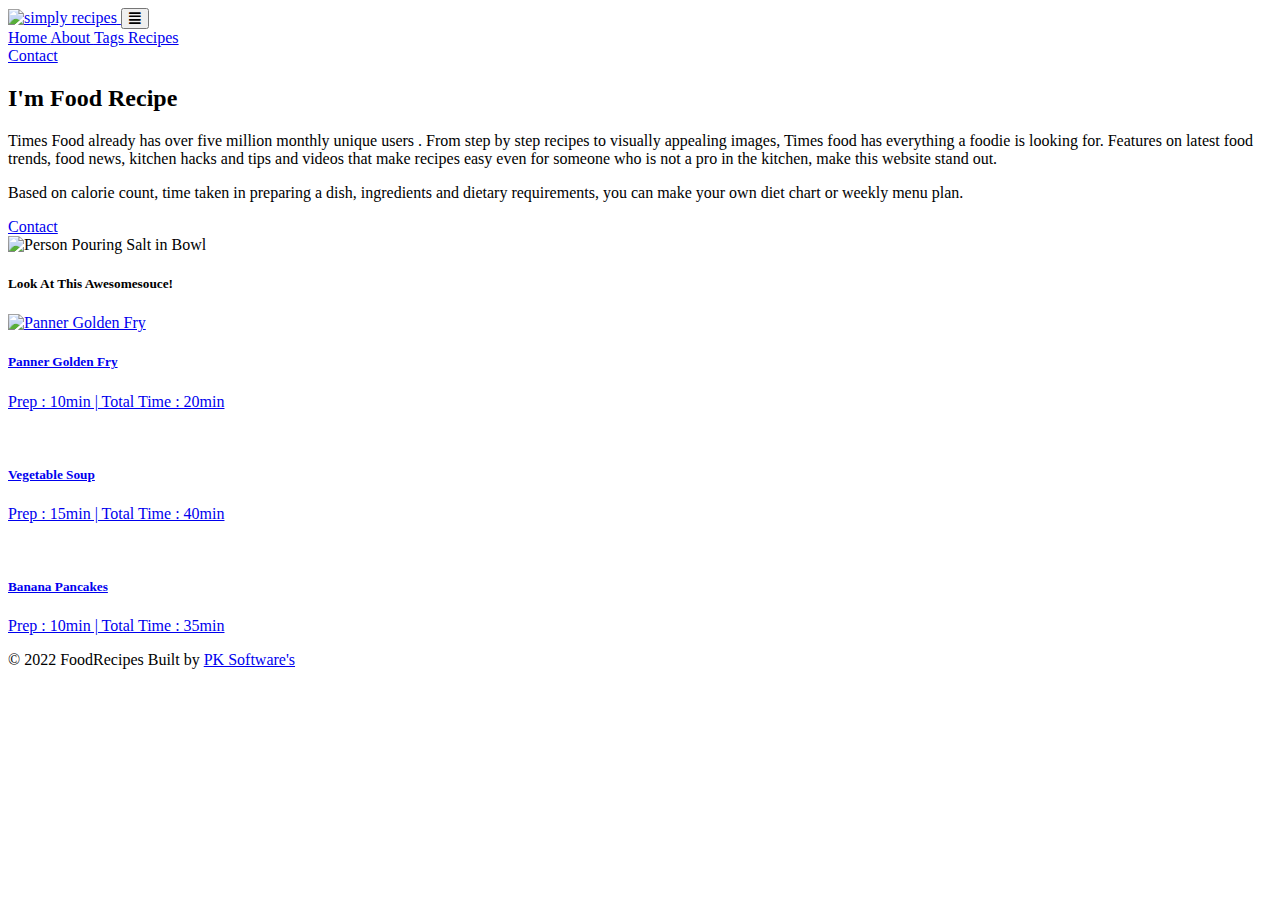
==== about.html @ fc5cb736 "Add files via upload" ====
<!DOCTYPE html>
<html lang="en">
  <head>
    <meta charset="UTF-8" />
    <meta http-equiv="X-UA-Compatible" content="IE=edge" />
    <meta name="viewport" content="width=device-width, initial-scale=1.0" />
    <title>About</title>
    <!-- favicon -->
    <link rel="shortcut icon" href="D:\FoodRecipe\assets\FR.png" type="image/x-icon" />
    <!-- normalize -->
    <link rel="stylesheet" href="./css/normalize.css" />
    <!-- font-awesome -->
    <link
      rel="stylesheet"
      href="https://cdnjs.cloudflare.com/ajax/libs/font-awesome/5.14.0/css/all.min.css"
    />
    <!-- main css -->
    <link rel="stylesheet" href="./css/main.css" />
  </head>
  <body>
    <!-- nav  -->
    <nav class="navbar">
      <div class="nav-center">
        <div class="nav-header">
          <a href="index.html" class="nav-logo">
            <img src="D:\FoodRecipe\assets\Logo.png" alt="simply recipes" height="100px"/>
          </a>
          <button class="nav-btn btn">
            <i class="fas fa-align-justify"></i>
          </button>
        </div>
        <div class="nav-links">
          <a href="index.html" class="nav-link">  Home </a>
          <a href="about.html" class="nav-link"> About </a>
          <a href="tags.html" class="nav-link"> Tags </a>
          <a href="recipes.html" class="nav-link"> Recipes </a>

          <div class="nav-link contact-link">
            <a href="contact.html" class="btn"> Contact </a>
          </div>
        </div>
      </div>
    </nav>
    <!-- end of nav -->
    <main class="page">
      <section class="about-page">
        <article>
          <h2>I'm Food Recipe </h2>
          <p>
           Times Food already has over five million monthly unique users . From step by step recipes to visually 
		   appealing images, Times food has everything a foodie is looking for. 
		   Features on latest food trends, food news, kitchen hacks and tips and videos that make recipes easy even for 
		   someone who is not a pro in the kitchen, make this website stand out. 
		   
          </p>
          <p>
            Based on calorie count, time taken in preparing a dish, ingredients and dietary requirements, 
		   you can make your own diet chart or weekly menu plan.
          </p>
          <a href="contact.html" class="btn"> Contact </a>
        </article>
        <!-- needs fixes -->
        <img
          src="./assets/about.jpeg"
          alt="Person Pouring Salt in Bowl"
          class="img about-img"
        />
      </section>
      <section class="featured-recipes">
        <h5 class="featured-title">Look At This Awesomesouce!</h5>
        <div class="recipes-list">
          <!-- single recipe -->
		  <a href="D:\FoodRecipe\paneer_gold_fry.html" class="recipe">
            <img
              src="D:\FoodRecipe\assets\recipes\paneer_golden_fry.jpg"
              class="img recipe-img"
              alt="Panner Golden Fry"
            />
            <h5>Panner Golden Fry</h5>
            <p>Prep : 10min | Total Time : 20min</p>
          </a>
          <!-- end of single recipe -->
		  
		  <!-- single recipe -->
          <a href="D:\FoodRecipe\Vegetable_sup.html" class="recipe">
            <img
              src="D:\FoodRecipe\assets\recipes\vegetable_soup.jpg"
              class="img recipe-img"
              alt=""
            />
            <h5>Vegetable Soup</h5>
            <p>Prep : 15min | Total Time : 40min</p>
          </a>
          <!-- end of single recipe -->
          <!-- single recipe -->
          <a href="single-recipe.html" class="recipe">
            <img
              src="./assets/recipes/recipe-4.jpeg"
              class="img recipe-img"
              alt=""
            />
            <h5>Banana Pancakes</h5>
            <p>Prep : 10min | Total Time : 35min</p>
          </a>
          <!-- end of single recipe -->
        </div>
      </section>
    </main>
    <!-- footer -->
    <footer class="page-footer">
      <p>
        &copy; <span >2022</span>
        <span class="footer-logo">FoodRecipes</span> Built by
        <a href="#">PK Software's</a>
      </p>
    </footer>
  </body>
</html>
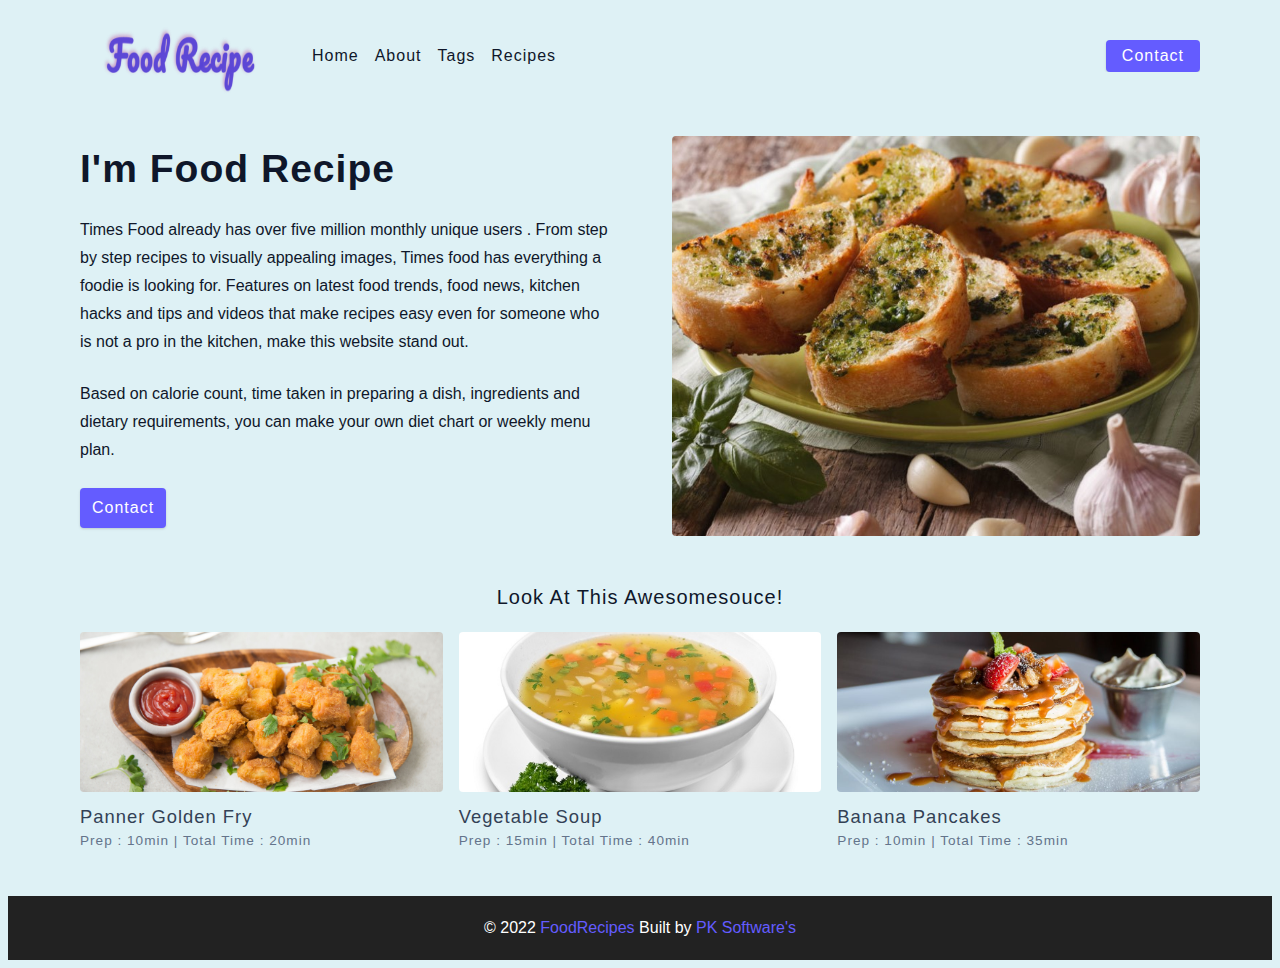
==== commit a6af6715: "Add files via upload" ====
--- a/about.html
+++ b/about.html
@@ -1,3 +1,4 @@
+
 <!DOCTYPE html>
 <html lang="en">
   <head>
@@ -6,7 +7,7 @@
     <meta name="viewport" content="width=device-width, initial-scale=1.0" />
     <title>About</title>
     <!-- favicon -->
-    <link rel="shortcut icon" href="D:\FoodRecipe\assets\FR.png" type="image/x-icon" />
+    <link rel="shortcut icon" href=".\assets\FR.png" type="image/x-icon" />
     <!-- normalize -->
     <link rel="stylesheet" href="./css/normalize.css" />
     <!-- font-awesome -->
@@ -23,7 +24,7 @@
       <div class="nav-center">
         <div class="nav-header">
           <a href="index.html" class="nav-logo">
-            <img src="D:\FoodRecipe\assets\Logo.png" alt="simply recipes" height="100px"/>
+            <img src=".\assets\Logo.png" alt="simply recipes" height="100px"/>
           </a>
           <button class="nav-btn btn">
             <i class="fas fa-align-justify"></i>
@@ -70,9 +71,9 @@
         <h5 class="featured-title">Look At This Awesomesouce!</h5>
         <div class="recipes-list">
           <!-- single recipe -->
-		  <a href="D:\FoodRecipe\paneer_gold_fry.html" class="recipe">
+		  <a href=".\paneer_gold_fry.html" class="recipe">
             <img
-              src="D:\FoodRecipe\assets\recipes\paneer_golden_fry.jpg"
+              src=".\assets\recipes\paneer_golden_fry.jpg"
               class="img recipe-img"
               alt="Panner Golden Fry"
             />
@@ -82,9 +83,9 @@
           <!-- end of single recipe -->
 		  
 		  <!-- single recipe -->
-          <a href="D:\FoodRecipe\Vegetable_sup.html" class="recipe">
+          <a href=".\Vegetable_sup.html" class="recipe">
             <img
-              src="D:\FoodRecipe\assets\recipes\vegetable_soup.jpg"
+              src=".\assets\recipes\vegetable_soup.jpg"
               class="img recipe-img"
               alt=""
             />
--- a/css/main.css
+++ b/css/main.css
@@ -0,0 +1,747 @@
+*,
+::after,
+::before {
+  box-sizing: border-box;
+}
+/* fonts */
+
+@import url('https://fonts.googleapis.com/css2?family=Roboto:wght@400;500;600&family=Montserrat&display=swap');
+html {
+  font-size: 100%;
+} /*16px*/
+
+:root {
+  /* colors */
+  --primary-100: #e2e0ff;
+  --primary-200: #c1beff;
+  --primary-300: #a29dff;
+  --primary-400: #837dff;
+  --primary-500: #645cff;
+  --primary-600: #504acc;
+  --primary-700: #3c3799;
+  --primary-800: #282566;
+  --primary-900: #141233;
+
+  /* grey */
+  --grey-50: #f8fafc;
+  --grey-100: #f1f5f9;
+  --grey-200: #e2e8f0;
+  --grey-300: #cbd5e1;
+  --grey-400: #94a3b8;
+  --grey-500: #64748b;
+  --grey-600: #475569;
+  --grey-700: #334155;
+  --grey-800: #1e293b;
+  --grey-900: #0f172a;
+  /* rest of the colors */
+  --black: #222;
+  --white: #fff;
+  --red-light: #f8d7da;
+  --red-dark: #842029;
+  --green-light: #d1e7dd;
+  --green-dark: #0f5132;
+
+  /* fonts  */
+  --headingFont: 'Roboto', sans-serif;
+  --bodyFont: 'Nunito', sans-serif;
+  --smallText: 0.7em;
+  /* rest of the vars */
+  --backgroundColor: var(--grey-50);
+  --textColor: var(--grey-900);
+  --borderRadius: 0.25rem;
+  --letterSpacing: 1px;
+  --transition: 0.3s ease-in-out all;
+  --max-width: 1120px;
+  --fixed-width: 600px;
+
+  /* box shadow*/
+  --shadow-1: 0 1px 3px 0 rgba(0, 0, 0, 0.1), 0 1px 2px 0 rgba(0, 0, 0, 0.06);
+  --shadow-2: 0 4px 6px -1px rgba(0, 0, 0, 0.1),
+    0 2px 4px -1px rgba(0, 0, 0, 0.06);
+  --shadow-3: 0 10px 15px -3px rgba(0, 0, 0, 0.1),
+    0 4px 6px -2px rgba(0, 0, 0, 0.05);
+  --shadow-4: 0 20px 25px -5px rgba(0, 0, 0, 0.1),
+    0 10px 10px -5px rgba(0, 0, 0, 0.04);
+}
+
+body {
+  /*ckground: var(--backgroundColor);*/
+  background-color:#DEF1F5;
+  font-family: var(--bodyFont);
+  font-weight: 400;
+  line-height: 1.75;
+  color: var(--textColor);
+}
+
+p {
+  margin-top: 0;
+  margin-bottom: 1.5rem;
+  max-width: 40em;
+}
+
+h1,
+h2,
+h3,
+h4,
+h5 {
+  margin: 0;
+  margin-bottom: 1.38rem;
+  font-family: var(--headingFont);
+  font-weight: 400;
+  line-height: 1.3;
+  text-transform: capitalize;
+  letter-spacing: var(--letterSpacing);
+}
+
+h1 {
+  margin-top: 0;
+  font-size: 3.052rem;
+}
+
+h2 {
+  font-size: 2.441rem;
+}
+
+h3 {
+  font-size: 1.953rem;
+}
+
+h4 {
+  font-size: 1.563rem;
+}
+
+h5 {
+  font-size: 1.25rem;
+}
+
+small,
+.text-small {
+  font-size: var(--smallText);
+}
+
+a {
+  text-decoration: none;
+}
+ul {
+  list-style-type: none;
+  padding: 0;
+}
+
+.img {
+  width: 100%;
+  display: block;
+  object-fit: cover;
+}
+/* buttons */
+
+.btn {
+  cursor: pointer;
+  color: var(--white);
+  background: var(--primary-500);
+  border: transparent;
+  border-radius: var(--borderRadius);
+  letter-spacing: var(--letterSpacing);
+  padding: 0.375rem 0.75rem;
+  box-shadow: var(--shadow-1);
+  transition: var(--transtion);
+  text-transform: capitalize;
+  display: inline-block;
+}
+.btn:hover {
+  background: var(--primary-700);
+  box-shadow: var(--shadow-3);
+}
+.btn-hipster {
+  color: var(--primary-500);
+  background: var(--primary-200);
+}
+.btn-hipster:hover {
+  color: var(--primary-200);
+  background: var(--primary-700);
+}
+.btn-block {
+  width: 100%;
+}
+
+/* alerts */
+.alert {
+  padding: 0.375rem 0.75rem;
+  margin-bottom: 1rem;
+  border-color: transparent;
+  border-radius: var(--borderRadius);
+}
+
+.alert-danger {
+  color: var(--red-dark);
+  background: var(--red-light);
+}
+.alert-success {
+  color: var(--green-dark);
+  background: var(--green-light);
+}
+/* form */
+
+.form {
+  width: 90vw;
+  max-width: var(--fixed-width);
+  background: var(--white);
+  border-radius: var(--borderRadius);
+  box-shadow: var(--shadow-2);
+  padding: 2rem 2.5rem;
+  margin: 3rem auto;
+}
+.form-label {
+  display: block;
+  font-size: var(--smallText);
+  margin-bottom: 0.5rem;
+  text-transform: capitalize;
+  letter-spacing: var(--letterSpacing);
+}
+.form-input,
+.form-textarea {
+  width: 100%;
+  padding: 0.375rem 0.75rem;
+  border-radius: var(--borderRadius);
+  background: var(--backgroundColor);
+  border: 1px solid var(--grey-200);
+}
+
+.form-row {
+  margin-bottom: 1rem;
+}
+
+.form-textarea {
+  height: 7rem;
+}
+::placeholder {
+  font-family: inherit;
+  color: var(--grey-400);
+}
+.form-alert {
+  color: var(--red-dark);
+  letter-spacing: var(--letterSpacing);
+  text-transform: capitalize;
+}
+/* alert */
+
+@keyframes spinner {
+  to {
+    transform: rotate(360deg);
+  }
+}
+
+.loading {
+  width: 6rem;
+  height: 6rem;
+  border: 5px solid var(--grey-400);
+  border-radius: 50%;
+  border-top-color: var(--primary-500);
+  animation: spinner 0.6s linear infinite;
+}
+.loading {
+  margin: 0 auto;
+}
+/* title */
+
+.title {
+  text-align: center;
+}
+
+.title-underline {
+  background: var(--primary-500);
+  width: 7rem;
+  height: 0.25rem;
+  margin: 0 auto;
+  margin-top: -1rem;
+}
+
+/*
+=============== 
+Navbar
+===============
+*/
+
+.navbar {
+  display: flex;
+  align-items: center;
+  justify-content: center;
+}
+.nav-center {
+  width: 90vw;
+  max-width: var(--max-width);
+}
+.nav-header {
+  height: 6rem;
+  display: flex;
+  justify-content: space-between;
+  align-items: center;
+}
+.nav-header img {
+  width: 200px;
+}
+.nav-logo {
+  display: flex;
+  align-items: flex-end;
+}
+
+.nav-btn {
+  padding: 0.15rem 0.75rem;
+}
+.nav-btn i {
+  font-size: 1.25rem;
+}
+.nav-links {
+  height: 0;
+  overflow: hidden;
+  display: flex;
+  flex-direction: column;
+  transition: var(--transition);
+}
+.show-links {
+  height: 23.9375rem;
+}
+
+.nav-link {
+  display: block;
+  text-align: center;
+  font-size: 1.25rem;
+  text-transform: capitalize;
+  color: var(--grey-900);
+  letter-spacing: var(--letterSpacing);
+  padding: 1rem 0;
+  border-top: 1px solid var(--grey-500);
+  transition: var(--transition);
+}
+.nav-link:hover {
+  color: var(--primary-500);
+}
+
+.contact-link a {
+  padding: 0.15rem 1rem;
+}
+
+@media screen and (min-width: 992px) {
+  .navbar {
+    height: 6rem;
+  }
+  .nav-center {
+    display: flex;
+    align-items: center;
+  }
+  .nav-header {
+    padding: 0;
+    margin-right: 2rem;
+    height: auto;
+  }
+
+  .nav-btn {
+    display: none;
+  }
+  .nav-links {
+    height: auto !important;
+    flex-direction: row;
+    align-items: center;
+    width: 100%;
+  }
+  .nav-link {
+    padding: 0;
+    border-top: none;
+    margin-right: 1rem;
+    font-size: 1rem;
+  }
+  .contact-link {
+    margin-right: 0;
+    margin-left: auto;
+  }
+}
+/*
+=============== 
+Page
+===============
+*/
+
+.page {
+  width: 90vw;
+  max-width: var(--max-width);
+  margin: 0 auto;
+}
+.page {
+  padding-top: 2rem;
+  min-height: calc(100vh - (6rem + 4rem));
+}
+/*
+=============== 
+Footer
+===============
+*/
+
+.page-footer {
+  text-align: center;
+  height: 4rem;
+  display: flex;
+  align-items: center;
+  justify-content: center;
+  background: var(--black);
+  color: var(--white);
+}
+.page-footer h5 {
+  margin-top: 0;
+  margin-bottom: 0;
+}
+.page-footer p {
+  margin-bottom: 0;
+}
+.page-footer .footer-logo,
+.page-footer a {
+  color: var(--primary-500);
+}
+/*
+=============== 
+Hero
+===============
+*/
+
+.hero {
+  height: 40vh;
+  position: relative;
+  margin-bottom: 2rem;
+  background: url('../assets/main.jpeg') center/cover no-repeat;
+  border-radius: var(--borderRadius);
+}
+.hero-container {
+  position: absolute;
+  top: 0;
+  left: 0;
+  width: 100%;
+  height: 100%;
+  display: flex;
+  align-items: center;
+  justify-content: center;
+  background: rgba(0, 0, 0, 0.4);
+  border-radius: var(--borderRadius);
+}
+.hero-text {
+  color: var(--white);
+  text-align: center;
+}
+
+@media only screen and (min-width: 768px) {
+  .hero-text h1 {
+    font-size: 4rem;
+    margin-bottom: 0;
+  }
+}
+
+/*
+=============== 
+Recipes 
+===============
+*/
+
+.recipes-container {
+  display: grid;
+  gap: 2rem 1rem;
+}
+
+.recipes-list {
+  display: grid;
+  gap: 2rem 1rem;
+  padding-bottom: 3rem;
+}
+.tags-container {
+  order: 1;
+  display: flex;
+  flex-direction: column;
+  padding-bottom: 3rem;
+  /* background: blue; */
+}
+.tags-container h4 {
+  margin-bottom: 0.5rem;
+  font-weight: 500;
+}
+.tags-list {
+  display: grid;
+  grid-template-columns: 1fr 1fr 1fr;
+}
+.tags-list a {
+  text-transform: capitalize;
+  display: block;
+  color: var(--grey-500);
+  transition: var(--transition);
+}
+.tags-list a:hover {
+  color: var(--primary-500);
+}
+.recipe {
+  display: block;
+}
+.recipe-img {
+  height: 15rem;
+  border-radius: var(--borderRadius);
+  margin-bottom: 1rem;
+}
+.recipe h5 {
+  margin-bottom: 0;
+  margin-top: 0.25rem;
+  line-height: 1;
+  color: var(--grey-700);
+}
+.recipe p {
+  margin-bottom: 0;
+  line-height: 1;
+  color: var(--grey-500);
+  margin-top: 0.5rem;
+  letter-spacing: var(--letterSpacing);
+}
+@media screen and (min-width: 576px) {
+  .recipes-list {
+    grid-template-columns: 1fr 1fr;
+  }
+  .recipe-img {
+    height: 10rem;
+  }
+}
+
+@media screen and (min-width: 992px) {
+  .recipes-container {
+    grid-template-columns: 200px 1fr;
+    gap: 1rem;
+  }
+  .recipes-list {
+    grid-template-columns: 1fr 1fr;
+  }
+
+  .recipe p {
+    font-size: 0.85rem;
+  }
+  .tags-container {
+    order: 0;
+    /* background: blue; */
+  }
+  .tags-list {
+    display: grid;
+    grid-template-columns: 1fr;
+  }
+}
+
+@media screen and (min-width: 1200px) {
+  .recipe h5 {
+    font-size: 1.15rem;
+  }
+  .recipes-list {
+    grid-template-columns: 1fr 1fr 1fr;
+  }
+}
+/*
+=============== 
+Error
+===============
+*/
+.error-page {
+  text-align: center;
+  padding-top: 5rem;
+}
+.error-page h1 {
+  font-size: 9rem;
+}
+/*
+=============== 
+About Page
+===============
+*/
+
+.about-page h2 {
+  text-transform: none;
+  font-weight: bold;
+}
+.about-page {
+  display: grid;
+  gap: 2rem 4rem;
+  padding-bottom: 3rem;
+}
+.about-img {
+  border-radius: var(--borderRadius);
+  height: 300px;
+}
+
+@media screen and (min-width: 992px) {
+  .about-page {
+    grid-template-columns: 1fr 1fr;
+    grid-template-rows: 400px;
+    align-items: center;
+  }
+  .about-img {
+    height: 100%;
+  }
+}
+
+.featured-title {
+  text-align: center;
+}
+/*
+=============== 
+Contact Page
+===============
+*/
+.contact-form {
+  width: 100%;
+  margin: 0;
+}
+.contact-container {
+  display: grid;
+  gap: 2rem 3rem;
+  padding-bottom: 3rem;
+}
+@media screen and (min-width: 992px) {
+  .contact-container {
+    grid-template-columns: 1fr 450px;
+    align-items: center;
+  }
+}
+
+/*
+=============== 
+Tags Page
+===============
+*/
+
+.tags-wrapper {
+  display: grid;
+  gap: 2rem;
+  padding-bottom: 3rem;
+}
+.tag {
+  background: var(--grey-500);
+  border-radius: var(--borderRadius);
+  text-align: center;
+  color: var(--white);
+  transition: var(--transition);
+  padding: 0.75rem 0;
+}
+.tag:hover {
+  background: var(--primary-500);
+}
+.tag h5,
+.tag p {
+  margin-bottom: 0;
+}
+.tag h5 {
+  font-weight: 600;
+}
+@media screen and (min-width: 576px) {
+  .tags-wrapper {
+    grid-template-columns: 1fr 1fr;
+  }
+}
+@media screen and (min-width: 992px) {
+  .tags-wrapper {
+    grid-template-columns: 1fr 1fr 1fr;
+  }
+}
+
+/*
+=============== 
+Recipe Template
+===============
+*/
+
+.recipe-hero {
+  display: grid;
+  gap: 3rem;
+}
+
+.recipe-hero-img {
+  height: 300px;
+  border-radius: var(--borderRadius);
+}
+.recipe-info p {
+  color: var(--grey-600);
+}
+.recipe-icons {
+  display: grid;
+  grid-template-columns: repeat(3, 1fr);
+  gap: 1rem;
+  margin: 2rem 0;
+  text-align: center;
+}
+.recipe-icons i {
+  font-size: 1.5rem;
+  color: var(--primary-500);
+}
+.recipe-icons h5,
+.recipe-icons p {
+  margin-bottom: 0;
+  font-size: 0.85em;
+}
+
+.recipe-icons p {
+  color: var(--grey-600);
+}
+.recipe-tags {
+  display: flex;
+  align-items: center;
+  flex-wrap: wrap;
+  font-size: 0.7em;
+  font-weight: 600;
+}
+.recipe-tags a {
+  background: var(--primary-500);
+  border-radius: var(--borderRadius);
+  color: var(--white);
+  padding: 0.05rem 0.5rem;
+  margin: 0 0.25rem;
+  text-transform: capitalize;
+}
+@media screen and (min-width: 992px) {
+  .recipe-hero {
+    grid-template-columns: 4fr 5fr;
+    align-items: center;
+  }
+}
+.recipe-content {
+  padding: 3rem 0;
+  display: grid;
+  gap: 2rem 5rem;
+}
+@media screen and (min-width: 992px) {
+  .recipe-content {
+    grid-template-columns: 2fr 1fr;
+  }
+}
+.single-instruction header {
+  display: grid;
+  grid-template-columns: auto 1fr;
+  gap: 1.5rem;
+  align-items: center;
+}
+.single-instruction header p {
+  text-transform: uppercase;
+  font-weight: 600;
+  color: var(--primary-500);
+  margin-bottom: 0;
+}
+.single-instruction > p {
+  color: var(--grey-700);
+}
+
+.single-instruction header div {
+  height: 2px;
+  background: var(--grey-300);
+}
+
+.second-column {
+  display: grid;
+  row-gap: 2rem;
+}
+
+.single-ingredient {
+  border-bottom: 2px solid var(--grey-300);
+  padding-bottom: 0.75rem;
+  color: var(--grey-700);
+}
+.single-tool {
+  border-bottom: 2px solid var(--grey-300);
+  padding-bottom: 0.75rem;
+  color: var(--primary-500);
+  text-transform: capitalize;
+}
